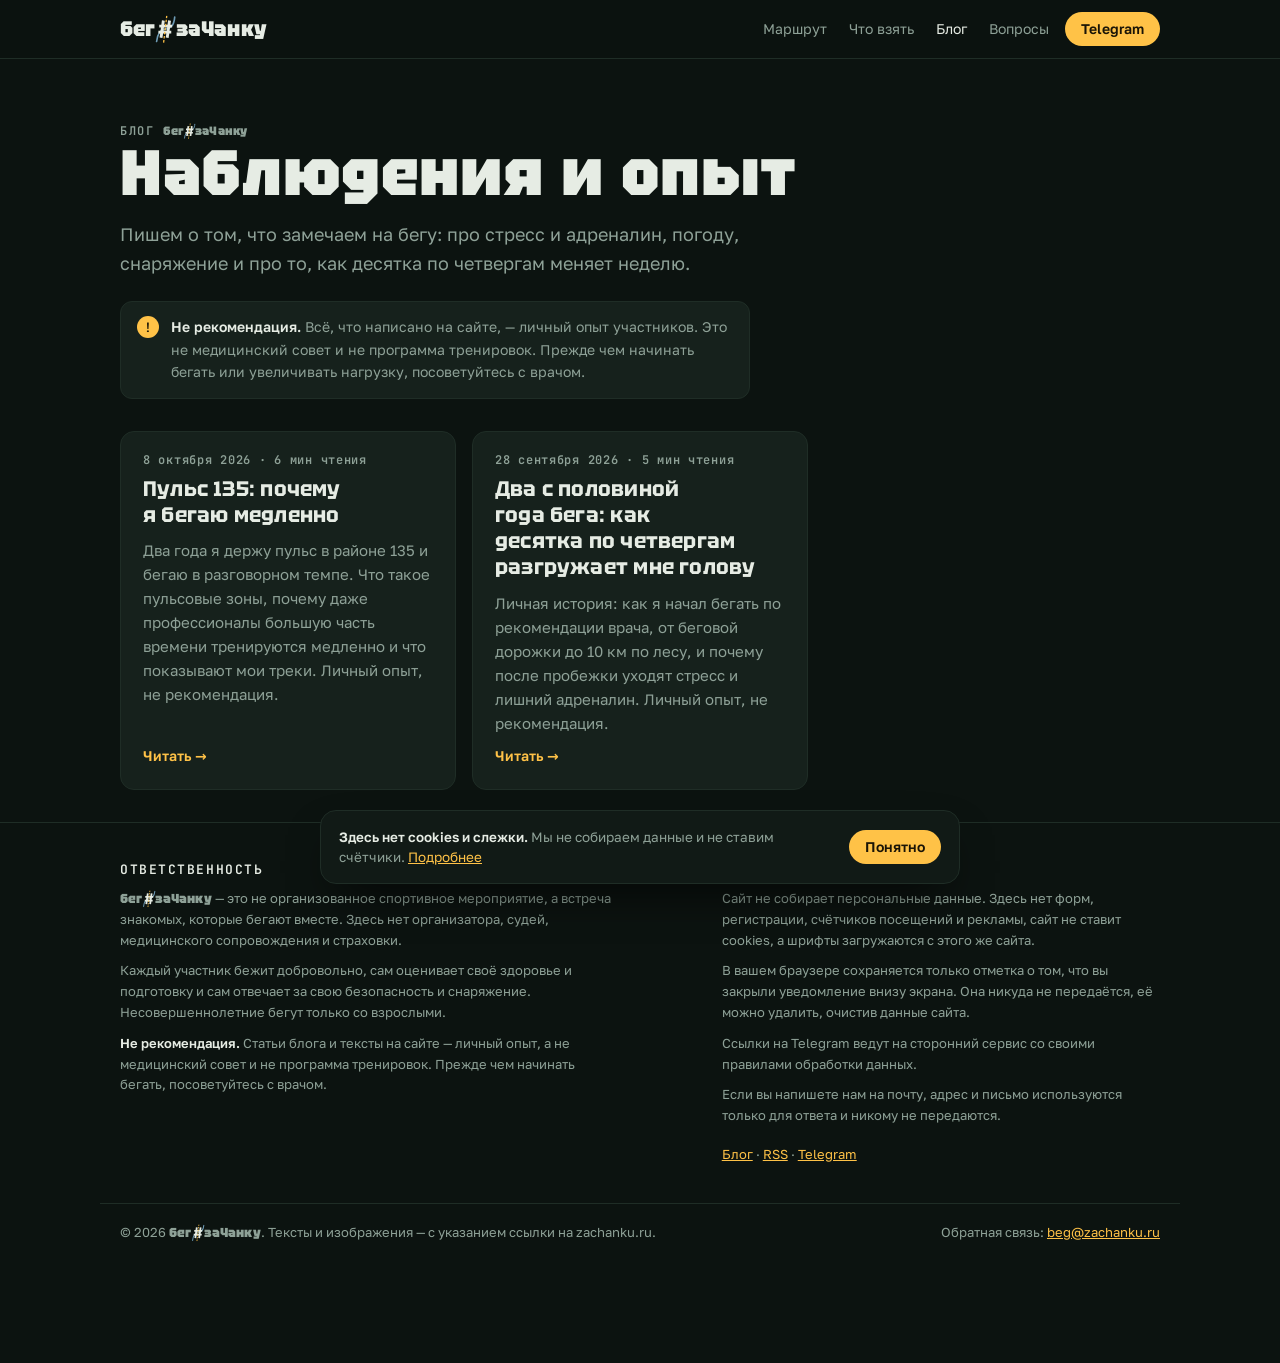
==== blog/index.html @ 0e194f0c "Сборка e5d51925f49d31f4" ====
<!doctype html>
<html lang="ru">
<head>
<meta charset="utf-8">
<meta name="viewport" content="width=device-width,initial-scale=1,viewport-fit=cover">
<title>Блог — бег#заЧанку</title>
<meta name="description" content="Личный опыт о беге, стрессе и вечерних пробежках в Мытищинском лесопарке. Не медицинская рекомендация.">
<link rel="canonical" href="https://zachanku.ru/blog/">
<meta property="og:type" content="website">
<meta property="og:site_name" content="бег#заЧанку">
<meta property="og:title" content="Блог — бег#заЧанку">
<meta property="og:description" content="Личный опыт о беге, стрессе и вечерних пробежках в Мытищинском лесопарке. Не медицинская рекомендация.">
<meta property="og:url" content="https://zachanku.ru/blog/">
<meta property="og:image" content="https://zachanku.ru/og.png">
<meta property="og:image:width" content="1200"><meta property="og:image:height" content="630">
<meta property="og:locale" content="ru_RU">
<meta name="twitter:card" content="summary_large_image">
<meta name="theme-color" content="#0C1310">
<link rel="icon" href="../favicon.svg" type="image/svg+xml">
<link rel="alternate" type="application/rss+xml" title="бег#заЧанку — блог" href="https://zachanku.ru/feed.xml">
<link rel="preload" href="../fonts/tektur-cyrillic-900-normal.woff2" as="font" type="font/woff2" crossorigin>
<link rel="stylesheet" href="../style.css?v=1238d5d7">
<meta name="yandex-verification" content="72e56fcfef06c54b">
<meta name="google-site-verification" content="7t0e0xvKWA3IDsHYtp95SX0_wBRu3m_1XC_fYd778r8">
<script type="application/ld+json">{"@context": "https://schema.org", "@type": "Blog", "name": "Блог бег#заЧанку", "url": "https://zachanku.ru/blog/", "inLanguage": "ru"}</script>
</head>
<body>
<header class="top">
  <div class="wrap">
    <a class="logo" href="../" title="На главную"><span class="wm" aria-label="бег#заЧанку"><span aria-hidden="true">бег</span><svg class="m" xmlns="http://www.w3.org/2000/svg" viewBox="110 120 560 680" aria-hidden="true" focusable="false"><path d="M175 765 C188 640 242 482 390 456 C545 430 608 352 626 158" fill="none" stroke="#6E9BB5" stroke-width="41" stroke-linecap="round"/><g stroke="#E6ECE4" stroke-width="72"><line x1="343" y1="240" x2="285" y2="672"/><line x1="497" y1="240" x2="439" y2="672"/></g><g stroke="#E6ECE4" stroke-width="70"><line x1="241" y1="380" x2="561" y2="380"/><line x1="220" y1="532" x2="540" y2="532"/></g><line x1="428.7" y1="120" x2="348.5" y2="800" stroke="#FFC247" stroke-width="32" stroke-dasharray="64 38"/></svg><span aria-hidden="true">заЧанку</span></span></a>
    <nav class="nav" aria-label="Основное меню">
      <a class="l" href="../#route">Маршрут</a>
      <a class="l" href="../#kit">Что взять</a>
      <a class="l" href="../blog/" aria-current="page">Блог</a>
      <a class="l" href="../#faq">Вопросы</a>
    </nav>
    <a class="btn sm tg-top" href="https://t.me/zachanku" target="_blank" rel="noopener">Telegram</a>
  </div>
</header>
<main>
  <section class="page-head">
    <div class="wrap">
      <div class="eyebrow">Блог <span class="wm" aria-label="бег#заЧанку"><span aria-hidden="true">бег</span><svg class="m" xmlns="http://www.w3.org/2000/svg" viewBox="110 120 560 680" aria-hidden="true" focusable="false"><path d="M175 765 C188 640 242 482 390 456 C545 430 608 352 626 158" fill="none" stroke="#6E9BB5" stroke-width="41" stroke-linecap="round"/><g stroke="#E6ECE4" stroke-width="72"><line x1="343" y1="240" x2="285" y2="672"/><line x1="497" y1="240" x2="439" y2="672"/></g><g stroke="#E6ECE4" stroke-width="70"><line x1="241" y1="380" x2="561" y2="380"/><line x1="220" y1="532" x2="540" y2="532"/></g><line x1="428.7" y1="120" x2="348.5" y2="800" stroke="#FFC247" stroke-width="32" stroke-dasharray="64 38"/></svg><span aria-hidden="true">заЧанку</span></span></div>
      <h1>Наблюдения и опыт</h1>
      <p class="lead">Пишем о том, что замечаем на бегу: про стресс и адреналин, погоду, снаряжение и про то, как десятка по четвергам меняет неделю.</p>
      <div class="disclaimer" style="margin-top:24px"><p><b>Не рекомендация.</b> Всё, что написано на сайте, — личный опыт участников. Это не медицинский совет и не программа тренировок. Прежде чем начинать бегать или увеличивать нагрузку, посоветуйтесь с врачом.</p></div>
      <div class="posts"><a class="post-card" href="../blog/puls-135/"><span class="meta">8 октября 2026 · 6 мин чтения</span><h3>Пульс 135: почему я бегаю медленно</h3><p>Два года я держу пульс в районе 135 и бегаю в разговорном темпе. Что такое пульсовые зоны, почему даже профессионалы большую часть времени тренируются медленно и что показывают мои треки. Личный опыт, не рекомендация.</p><span class="more">Читать →</span></a><a class="post-card" href="../blog/dva-s-polovinoy-goda-bega/"><span class="meta">28 сентября 2026 · 5 мин чтения</span><h3>Два с половиной года бега: как десятка по четвергам разгружает мне голову</h3><p>Личная история: как я начал бегать по рекомендации врача, от беговой дорожки до 10 км по лесу, и почему после пробежки уходят стресс и лишний адреналин. Личный опыт, не рекомендация.</p><span class="more">Читать →</span></a></div>
    </div>
  </section>
</main>
<footer>
  <div class="wrap cols">
    <div>
      <h3>Ответственность</h3>
      <p><span class="wm" aria-label="бег#заЧанку"><span aria-hidden="true">бег</span><svg class="m" xmlns="http://www.w3.org/2000/svg" viewBox="110 120 560 680" aria-hidden="true" focusable="false"><path d="M175 765 C188 640 242 482 390 456 C545 430 608 352 626 158" fill="none" stroke="#6E9BB5" stroke-width="41" stroke-linecap="round"/><g stroke="#E6ECE4" stroke-width="72"><line x1="343" y1="240" x2="285" y2="672"/><line x1="497" y1="240" x2="439" y2="672"/></g><g stroke="#E6ECE4" stroke-width="70"><line x1="241" y1="380" x2="561" y2="380"/><line x1="220" y1="532" x2="540" y2="532"/></g><line x1="428.7" y1="120" x2="348.5" y2="800" stroke="#FFC247" stroke-width="32" stroke-dasharray="64 38"/></svg><span aria-hidden="true">заЧанку</span></span> — это не организованное спортивное мероприятие, а встреча знакомых, которые бегают вместе. Здесь нет организатора, судей, медицинского сопровождения и страховки.</p>
      <p>Каждый участник бежит добровольно, сам оценивает своё здоровье и подготовку и сам отвечает за свою безопасность и снаряжение. Несовершеннолетние бегут только со взрослыми.</p>
      <p><b style="color:var(--pine)">Не рекомендация.</b> Статьи блога и тексты на сайте — личный опыт, а не медицинский совет и не программа тренировок. Прежде чем начинать бегать, посоветуйтесь с врачом.</p>
    </div>
    <div id="privacy">
      <h3>Данные и cookies</h3>
      <p>Сайт не собирает персональные данные. Здесь нет форм, регистрации, счётчиков посещений и рекламы, сайт не ставит cookies, а шрифты загружаются с этого же сайта.</p>
      <p>В вашем браузере сохраняется только отметка о том, что вы закрыли уведомление внизу экрана. Она никуда не передаётся, её можно удалить, очистив данные сайта.</p>
      <p>Ссылки на Telegram ведут на сторонний сервис со своими правилами обработки данных.</p>
      <p>Если вы напишете нам на почту, адрес и письмо используются только для ответа и никому не передаются.</p>
      <p style="margin-top:18px"><a href="../blog/">Блог</a> · <a href="https://zachanku.ru/feed.xml">RSS</a> · <a href="https://t.me/zachanku" target="_blank" rel="noopener">Telegram</a></p>
    </div>
  </div>
  <div class="wrap foot-bottom">
    <span>© 2026 <span class="wm" aria-label="бег#заЧанку"><span aria-hidden="true">бег</span><svg class="m" xmlns="http://www.w3.org/2000/svg" viewBox="110 120 560 680" aria-hidden="true" focusable="false"><path d="M175 765 C188 640 242 482 390 456 C545 430 608 352 626 158" fill="none" stroke="#6E9BB5" stroke-width="41" stroke-linecap="round"/><g stroke="#E6ECE4" stroke-width="72"><line x1="343" y1="240" x2="285" y2="672"/><line x1="497" y1="240" x2="439" y2="672"/></g><g stroke="#E6ECE4" stroke-width="70"><line x1="241" y1="380" x2="561" y2="380"/><line x1="220" y1="532" x2="540" y2="532"/></g><line x1="428.7" y1="120" x2="348.5" y2="800" stroke="#FFC247" stroke-width="32" stroke-dasharray="64 38"/></svg><span aria-hidden="true">заЧанку</span></span>. Тексты и изображения — с указанием ссылки на zachanku.ru.</span>
    <span>Обратная связь: <a href="mailto:beg@zachanku.ru">beg@zachanku.ru</a></span>
  </div>
</footer>
<div class="notice" id="notice" role="region" aria-label="Уведомление о данных" hidden>
  <p><b>Здесь нет cookies и слежки.</b> Мы не собираем данные и не ставим счётчики. <a href="#privacy">Подробнее</a></p>
  <button class="btn sm" id="noticeOk" type="button">Понятно</button>
</div>
<script src="../main.js?v=bcca39fd" defer></script>
</body>
</html>
---- style.css ----
/* Шрифты хранятся на сайте: браузер посетителя не обращается к Google */
[hidden]{display:none!important}
@font-face{font-family:"Tektur";font-style:normal;font-weight:700;font-display:swap;src:url("fonts/tektur-cyrillic-700-normal.woff2") format("woff2");unicode-range:U+0301,U+0400-045F,U+0490-0491,U+04B0-04B1,U+2116}
@font-face{font-family:"Tektur";font-style:normal;font-weight:700;font-display:swap;src:url("fonts/tektur-latin-700-normal.woff2") format("woff2");unicode-range:U+0000-00FF,U+0131,U+0152-0153,U+02BB-02BC,U+02C6,U+02DA,U+02DC,U+0304,U+0308,U+0329,U+2000-206F,U+20AC,U+2122,U+2191,U+2193,U+2212,U+2215,U+FEFF,U+FFFD}
@font-face{font-family:"Tektur";font-style:normal;font-weight:900;font-display:swap;src:url("fonts/tektur-cyrillic-900-normal.woff2") format("woff2");unicode-range:U+0301,U+0400-045F,U+0490-0491,U+04B0-04B1,U+2116}
@font-face{font-family:"Tektur";font-style:normal;font-weight:900;font-display:swap;src:url("fonts/tektur-latin-900-normal.woff2") format("woff2");unicode-range:U+0000-00FF,U+0131,U+0152-0153,U+02BB-02BC,U+02C6,U+02DA,U+02DC,U+0304,U+0308,U+0329,U+2000-206F,U+20AC,U+2122,U+2191,U+2193,U+2212,U+2215,U+FEFF,U+FFFD}
@font-face{font-family:"Golos Text";font-style:normal;font-weight:400;font-display:swap;src:url("fonts/golos-text-cyrillic-400-normal.woff2") format("woff2");unicode-range:U+0301,U+0400-045F,U+0490-0491,U+04B0-04B1,U+2116}
@font-face{font-family:"Golos Text";font-style:normal;font-weight:400;font-display:swap;src:url("fonts/golos-text-latin-400-normal.woff2") format("woff2");unicode-range:U+0000-00FF,U+0131,U+0152-0153,U+02BB-02BC,U+02C6,U+02DA,U+02DC,U+0304,U+0308,U+0329,U+2000-206F,U+20AC,U+2122,U+2191,U+2193,U+2212,U+2215,U+FEFF,U+FFFD}
@font-face{font-family:"Golos Text";font-style:normal;font-weight:600;font-display:swap;src:url("fonts/golos-text-cyrillic-600-normal.woff2") format("woff2");unicode-range:U+0301,U+0400-045F,U+0490-0491,U+04B0-04B1,U+2116}
@font-face{font-family:"Golos Text";font-style:normal;font-weight:600;font-display:swap;src:url("fonts/golos-text-latin-600-normal.woff2") format("woff2");unicode-range:U+0000-00FF,U+0131,U+0152-0153,U+02BB-02BC,U+02C6,U+02DA,U+02DC,U+0304,U+0308,U+0329,U+2000-206F,U+20AC,U+2122,U+2191,U+2193,U+2212,U+2215,U+FEFF,U+FFFD}
@font-face{font-family:"JetBrains Mono";font-style:normal;font-weight:600;font-display:swap;src:url("fonts/jetbrains-mono-cyrillic-600-normal.woff2") format("woff2");unicode-range:U+0301,U+0400-045F,U+0490-0491,U+04B0-04B1,U+2116}
@font-face{font-family:"JetBrains Mono";font-style:normal;font-weight:600;font-display:swap;src:url("fonts/jetbrains-mono-latin-600-normal.woff2") format("woff2");unicode-range:U+0000-00FF,U+0131,U+0152-0153,U+02BB-02BC,U+02C6,U+02DA,U+02DC,U+0304,U+0308,U+0329,U+2000-206F,U+20AC,U+2122,U+2191,U+2193,U+2212,U+2215,U+FEFF,U+FFFD}

:root{
  color-scheme: dark;
  --night:#0C1310;      /* лес ночью */
  --moss:#16211C;       /* поверхность */
  --moss-2:#1F2D26;     /* рамки */
  --pine:#E6ECE4;       /* текст */
  --fog:#8EA197;        /* вторичный текст */
  --beam:#FFC247;       /* луч налобника */
  --beam-soft:rgba(255,194,71,.14);
  --reflect:#D9F0FF;    /* светоотражайка */
  --display:"Tektur", "Arial Narrow", system-ui, sans-serif;
  --body:"Golos Text", system-ui, -apple-system, "Segoe UI", sans-serif;
  --mono:"JetBrains Mono", ui-monospace, "SF Mono", Menlo, monospace;
}
*{box-sizing:border-box}
html{scroll-behavior:smooth}
body{background:var(--night);color:var(--pine);font:16px/1.6 var(--body);margin:0}
a{color:var(--beam)}
:focus-visible{outline:2px solid var(--beam);outline-offset:3px;border-radius:4px}
.wrap{max-width:1080px;margin:0 auto;padding-inline:20px}
h1,h2,h3{font-family:var(--display);text-wrap:balance;margin:0;line-height:1.05;letter-spacing:.01em}
h2{font-size:clamp(28px,4.4vw,44px);font-weight:700}
.eyebrow{font:600 12px/1 var(--mono);letter-spacing:.14em;text-transform:uppercase;color:var(--fog)}
section{padding-block:72px;border-top:1px solid var(--moss-2)}
.lead{color:var(--fog);max-width:62ch;margin:14px 0 0}

/* header */
.top{position:sticky;top:env(safe-area-inset-top,0px);z-index:20;background:rgba(12,19,16,.86);backdrop-filter:blur(8px);border-bottom:1px solid var(--moss-2)}
.top .wrap{display:flex;align-items:center;justify-content:space-between;gap:16px;padding-block:12px}
.logo{display:flex;align-items:center;gap:10px;text-decoration:none;color:var(--pine);font:900 17px/1 var(--display);letter-spacing:.04em;text-transform:uppercase}
.logo svg{flex:none}
.nav{display:flex;gap:22px;align-items:center}
.nav a.l{color:var(--fog);text-decoration:none;font-size:14px}
.nav a.l:hover{color:var(--pine)}
.nav{margin-left:auto}
@media (max-width:720px){
  .top .wrap{flex-wrap:wrap;row-gap:10px;padding-block:10px 8px}
  .top .logo{order:1}
  .top .btn.tg-top{order:2;padding:8px 14px;font-size:13px}
  .nav{order:3;width:100%;margin-left:0;justify-content:space-between;gap:12px;overflow-x:auto;scrollbar-width:none;padding-bottom:2px}
  .nav::-webkit-scrollbar{display:none}
  .nav a.l{font-size:14px;white-space:nowrap}
}
.btn{display:inline-flex;align-items:center;gap:10px;background:var(--beam);color:#1A1406;font:700 15px/1 var(--body);padding:14px 20px;border-radius:999px;text-decoration:none;border:0;cursor:pointer;transition:transform .15s,box-shadow .15s}
.btn:hover{transform:translateY(-1px);box-shadow:0 8px 30px -8px var(--beam)}
.btn.sm{padding:10px 16px;font-size:14px}
.btn.ghost{background:transparent;color:var(--pine);border:1px solid var(--moss-2)}
.btn.ghost:hover{border-color:var(--fog);box-shadow:none}

/* hero */
.hero{position:relative;overflow:hidden;border-top:0;padding-block:88px 72px;
  --x:28%;--y:46%}
.hero canvas{position:absolute;inset:0;width:100%;height:100%;opacity:.55}
.hero::after{content:"";position:absolute;inset:0;pointer-events:none;
  background:radial-gradient(420px 300px at var(--x) var(--y), rgba(255,194,71,.20), rgba(255,194,71,.06) 45%, transparent 70%)}
.hero .wrap{position:relative;z-index:2}
.hero h1{font-size:clamp(46px,9.2vw,112px);font-weight:900;text-transform:uppercase;letter-spacing:-.005em;margin-top:18px}
.hero h1 .lit{color:var(--beam)}
.hero h1 .kicker{display:block;font:600 12px/1.4 var(--mono);letter-spacing:.14em;text-transform:uppercase;color:var(--fog);margin-bottom:18px;text-wrap:pretty}
.hero .sub{font-size:clamp(17px,2.1vw,21px);max-width:40ch;margin:22px 0 0;color:var(--pine)}
.hero .cta{display:flex;flex-wrap:wrap;gap:12px;margin-top:32px}
.next{margin-top:44px;display:inline-flex;flex-wrap:wrap;align-items:baseline;gap:6px 18px;padding:14px 18px;border:1px solid var(--moss-2);border-radius:14px;background:rgba(22,33,28,.7)}
.next .eyebrow{color:var(--beam)}
.next b{font:600 20px/1.2 var(--mono);font-variant-numeric:tabular-nums}
.next span{color:var(--fog);font-size:14px}

/* facts */
.facts{display:grid;grid-template-columns:repeat(4,1fr);gap:1px;background:var(--moss-2);border:1px solid var(--moss-2);border-radius:16px;overflow:hidden;margin-top:0}
.fact{background:var(--moss);padding:22px}
.fact .v{font:700 clamp(26px,3.4vw,36px)/1 var(--display);margin-top:12px}
.fact .d{color:var(--fog);font-size:14px;margin-top:8px}
@media (max-width:820px){.facts{grid-template-columns:1fr 1fr}}
@media (max-width:420px){.facts{grid-template-columns:1fr}}
.facts-sec{border-top:0;padding-block:0 72px}

/* route */
.route{display:grid;grid-template-columns:minmax(0,440px) 1fr;gap:40px;margin-top:36px;align-items:start}
@media (max-width:860px){.route{grid-template-columns:1fr}}
.map{background:var(--moss);border:1px solid var(--moss-2);border-radius:18px;padding:12px}
.map svg{display:block;width:100%;height:auto}
.legs{list-style:none;padding:0;margin:0;display:grid;gap:0}
.legs li{display:grid;grid-template-columns:72px 1fr;gap:16px;padding:16px 0;border-bottom:1px dashed var(--moss-2)}
.legs li:last-child{border-bottom:0}
.legs .km{font:600 15px/1.4 var(--mono);color:var(--beam);font-variant-numeric:tabular-nums}
.legs b{display:block;font-weight:600}
.legs span{color:var(--fog);font-size:14px}
.note{font-size:13px;color:var(--fog);margin-top:14px}

.meet{margin-top:22px;padding:18px;border:1px solid var(--moss-2);border-radius:14px;background:var(--moss);display:grid;gap:12px}
.coords{display:flex;flex-wrap:wrap;gap:10px;align-items:center}
.coords code{font:600 16px/1 var(--mono);color:var(--pine);font-variant-numeric:tabular-nums}
.links{display:flex;flex-wrap:wrap;gap:8px 20px;font-size:14px}
/* kit */
.kit{display:grid;grid-template-columns:repeat(3,1fr);gap:16px;margin-top:36px}
@media (max-width:860px){.kit{grid-template-columns:1fr 1fr}}
@media (max-width:520px){.kit{grid-template-columns:1fr}}
.item{padding:20px;border:1px solid var(--moss-2);border-radius:14px;background:var(--moss)}
.item .tag{font:600 11px/1 var(--mono);letter-spacing:.12em;text-transform:uppercase;padding:5px 8px;border-radius:6px;display:inline-block}
.item .tag.must{background:var(--beam);color:#1A1406}
.item .tag.nice{background:var(--moss-2);color:var(--fog)}
.item h3{font:600 18px/1.3 var(--body);margin:14px 0 6px}
.item p{margin:0;color:var(--fog);font-size:14px}

/* steps */
.steps{list-style:none;padding:0;margin:36px 0 0;display:grid;grid-template-columns:repeat(4,1fr);gap:24px;counter-reset:s}
@media (max-width:860px){.steps{grid-template-columns:1fr 1fr}}
@media (max-width:520px){.steps{grid-template-columns:1fr}}
.steps li{counter-increment:s;border-top:2px solid var(--moss-2);padding-top:16px}
.steps li::before{content:counter(s,decimal-leading-zero);font:600 13px/1 var(--mono);color:var(--beam);display:block;margin-bottom:12px}
.steps .t{font:600 13px/1 var(--mono);color:var(--fog);font-variant-numeric:tabular-nums}
.steps h3{font:600 18px/1.3 var(--body);margin:8px 0 6px}
.steps p{margin:0;color:var(--fog);font-size:14px}

/* rules + faq */
.two{display:grid;grid-template-columns:1fr 1fr;gap:48px;margin-top:36px}
@media (max-width:860px){.two{grid-template-columns:1fr}}
.rules{list-style:none;padding:0;margin:0;display:grid;gap:14px}
.rules li{padding-left:26px;position:relative}
.rules li::before{content:"";position:absolute;left:0;top:.62em;width:12px;height:3px;background:var(--beam);border-radius:2px}
details{border-bottom:1px solid var(--moss-2);padding-block:16px}
details:first-of-type{border-top:1px solid var(--moss-2)}
summary{cursor:pointer;font-weight:600;list-style:none;display:flex;justify-content:space-between;gap:16px}
summary::-webkit-details-marker{display:none}
summary::after{content:"+";font:600 20px/1 var(--mono);color:var(--beam);transition:transform .2s}
details[open] summary::after{transform:rotate(45deg)}
details p{color:var(--fog);margin:10px 0 0;max-width:60ch}

/* join */
.join{text-align:left;background:
  radial-gradient(600px 260px at 85% 50%, var(--beam-soft), transparent 70%), var(--moss);
  border:1px solid var(--moss-2);border-radius:22px;padding:40px;display:flex;flex-wrap:wrap;gap:24px;align-items:center;justify-content:space-between}
.join h2{max-width:18ch}
.join p{color:var(--fog);margin:10px 0 0;max-width:46ch}
.handle{font:600 15px/1 var(--mono);color:var(--pine);margin-top:14px}

/* footer */
footer{border-top:1px solid var(--moss-2);padding-block:40px 120px;color:var(--fog);font-size:13px}
footer .cols{display:grid;grid-template-columns:1.3fr 1fr;gap:32px}
@media (max-width:760px){footer .cols{grid-template-columns:1fr}}
footer h3{font:600 13px/1 var(--mono);letter-spacing:.12em;text-transform:uppercase;color:var(--pine);margin-bottom:12px}
footer p{margin:0 0 10px;max-width:62ch}

/* cookie / notice */
.notice{position:fixed;left:16px;right:16px;bottom:calc(16px + env(safe-area-inset-bottom,0px));z-index:30;max-width:640px;margin:0 auto;
  background:#111A16;border:1px solid var(--moss-2);border-radius:16px;padding:16px 18px;display:flex;gap:16px;align-items:center;box-shadow:0 20px 50px -20px #000}
.notice p{margin:0;font-size:13.5px;line-height:1.5;color:var(--fog)}
.notice p b{color:var(--pine);font-weight:600}
@media (max-width:520px){.notice{padding:10px 12px;gap:10px;left:10px;right:10px}.notice p{font-size:12.5px;line-height:1.4}.notice .btn.sm{padding:8px 12px;font-size:13px;flex:none}}

@media (prefers-reduced-motion:reduce){*{transition:none!important;scroll-behavior:auto!important}}

/* ===== бег#заЧанку: общие дополнения ===== */
.wm{font-family:var(--display);font-weight:900;letter-spacing:.01em;text-transform:none;white-space:nowrap}
.wm{display:inline-flex;align-items:center;line-height:1}
.wm .m{height:1.3em;width:auto;margin:0 -.06em;transform:translateY(.03em);flex:none}
.hero-mark{position:absolute;right:max(4vw,24px);top:calc(150px + 29vw);width:clamp(200px,21vw,300px);z-index:1;opacity:.95;pointer-events:none}
.hero-mark svg{display:block;width:100%;height:auto}
@media (max-width:980px){.hero-mark{display:none}}
.logo{text-transform:none;font-size:21px;gap:0}
.nav a.l[aria-current="page"]{color:var(--pine)}
.tagline{font:600 clamp(17px,2.2vw,22px)/1.3 var(--display);color:var(--beam);margin:18px 0 0;letter-spacing:.01em}

/* анонс из Telegram */
.announce{margin-top:14px;max-width:62ch;padding:14px 16px;border-radius:12px;border:1px solid var(--moss-2);background:rgba(22,33,28,.8);font-size:15px}
.announce b{display:block;font:600 12px/1 var(--mono);letter-spacing:.12em;text-transform:uppercase;color:var(--beam);margin-bottom:8px}
.announce.cancel{border-color:#7A3B2E;background:rgba(122,59,46,.18)}
.announce.cancel b{color:#FF9A7A}
.announce p{margin:0;white-space:pre-line}
.announce a{font-size:14px}
.next.cancel b#nextDate{text-decoration:line-through;color:var(--fog)}

/* дисклеймер */
.disclaimer{display:grid;grid-template-columns:auto 1fr;gap:12px;align-items:start;padding:14px 16px;border:1px solid var(--moss-2);border-radius:12px;background:var(--moss);font-size:14px;color:var(--fog);max-width:70ch}
.disclaimer::before{content:"!";display:grid;place-items:center;width:22px;height:22px;border-radius:50%;background:var(--beam);color:#1A1406;font:700 13px/1 var(--mono)}
.disclaimer p{margin:0}
.disclaimer b{color:var(--pine);font-weight:600}

/* блок «из блога» на главной */
.posts{display:grid;grid-template-columns:repeat(auto-fill,minmax(280px,1fr));gap:16px;margin-top:32px}
.post-card{display:flex;flex-direction:column;gap:10px;padding:22px;border:1px solid var(--moss-2);border-radius:14px;background:var(--moss);text-decoration:none;color:var(--pine);transition:border-color .15s}
.post-card:hover{border-color:var(--fog)}
.post-card .meta{font:600 12px/1 var(--mono);color:var(--fog);letter-spacing:.06em}
.post-card h3{font:700 21px/1.25 var(--display)}
.post-card p{margin:0;color:var(--fog);font-size:15px}
.post-card .more{color:var(--beam);font-weight:600;font-size:14px;margin-top:auto}

/* страница блога и статьи */
.page-head{padding-block:64px 32px;border-top:0}
.page-head h1{font-size:clamp(34px,6vw,64px);font-weight:900}
.page-head .lead{font-size:18px}
.article{padding-block:8px 72px;border-top:0}
.article .wrap{max-width:760px}
.article h1{font-size:clamp(30px,5vw,50px);font-weight:900;margin-top:14px}
.byline{display:flex;flex-wrap:wrap;gap:6px 16px;margin-top:18px;font:600 13px/1.4 var(--mono);color:var(--fog)}
.prose{font-size:18px;line-height:1.7;margin-top:28px}
.prose > * + *{margin-top:1.05em}
.prose p{margin-bottom:0}
.prose h2{font-size:clamp(24px,3.4vw,32px);margin-top:1.9em}
.prose h3{font:600 20px/1.3 var(--body);margin-top:1.5em}
.prose ul,.prose ol{padding-left:1.3em}
.prose li + li{margin-top:.4em}
.prose blockquote{margin-left:0;padding:4px 0 4px 20px;border-left:3px solid var(--beam);color:var(--pine);font-size:20px}
.prose a{text-underline-offset:3px}
.prose strong{color:#fff;font-weight:600}
.prose figure{margin:1.6em 0 0}
.prose figure img{display:block;width:100%;height:auto;border-radius:14px}
.prose figcaption{margin-top:10px;font-size:14px;line-height:1.5;color:var(--fog)}
.prose table{width:100%;border-collapse:collapse;font-size:16px;font-variant-numeric:tabular-nums}
.prose th,.prose td{text-align:left;padding:8px 10px;border-bottom:1px solid rgba(142,161,151,.22)}
.prose th{font:600 12px/1.3 var(--mono);letter-spacing:.08em;text-transform:uppercase;color:var(--fog)}
.prose .table-wrap{overflow-x:auto}
.prose .todo{background:rgba(255,194,71,.16);border:1px dashed var(--beam);border-radius:10px;padding:12px 14px;font-size:15px;color:var(--beam)}
.prose .todo::before{content:"Черновик · нужно от Анатолия: ";font:600 11px/1 var(--mono);letter-spacing:.1em;text-transform:uppercase;display:block;margin-bottom:6px}
.draft-flag{display:inline-block;font:600 11px/1 var(--mono);letter-spacing:.12em;text-transform:uppercase;padding:5px 8px;border-radius:6px;background:var(--beam);color:#1A1406}
.back{font-size:14px;color:var(--fog);text-decoration:none}
.back:hover{color:var(--pine)}
.article .disclaimer{margin-top:28px}
.article-end{margin-top:48px;display:grid;gap:18px}
.tags{display:flex;flex-wrap:wrap;gap:8px}
.tags span{font:600 12px/1 var(--mono);padding:6px 9px;border-radius:6px;background:var(--moss-2);color:var(--fog)}
.center404{min-height:60vh;display:grid;place-content:center;text-align:left;border-top:0}

.legs .leg-mark{height:1.9em;width:auto;vertical-align:-.55em;margin-left:4px}
.park{display:grid;grid-template-columns:auto 1fr;gap:12px;align-items:start;padding-top:12px;border-top:1px dashed var(--moss-2);font-size:14px;color:var(--fog)}
.park b{color:var(--pine);font-weight:600}
.park a{display:inline-block;margin-top:6px}
.p-badge{display:grid;place-items:center;width:26px;height:26px;border-radius:6px;background:#3E86C8;color:#fff;font:700 15px/1 var(--display)}
.meet .walk{display:block;width:100%;height:auto;border-radius:10px;border:1px solid var(--moss-2)}

/* маршрут: карта и повороты одной высоты, точка сбора на всю ширину под ними */
.route{grid-template-columns:minmax(0,440px) 1fr;column-gap:48px;row-gap:28px;align-items:stretch}
.route .legs{display:flex;flex-direction:column;justify-content:space-between}
.route .meet{grid-column:1/-1;margin-top:0;display:grid;grid-template-columns:1fr minmax(0,420px);gap:24px;align-items:start;padding:22px}
.route .meet-info{display:grid;gap:12px}
.route .note{grid-column:1/-1;margin-top:-12px}
@media (max-width:860px){.route{grid-template-columns:1fr}.route .meet{grid-template-columns:1fr}}

/* прогноз погоды на ближайшую пробежку */
.weather{margin-top:14px;max-width:62ch;padding:14px 16px;border-radius:12px;border:1px solid var(--moss-2);background:rgba(22,33,28,.8);display:grid;gap:6px;font-size:15px}
.weather .w-main b{font:700 22px/1 var(--display);color:var(--pine);margin-right:6px}
.weather .w-main span,.weather .w-row{color:var(--fog)}
.weather .w-tips{margin:4px 0 0;padding-left:18px;color:var(--beam);font-size:14px}
.weather .w-upd{font-size:12.5px;color:var(--fog);margin-top:6px}
.weather .w-src{font-size:12.5px;color:var(--fog);margin-top:2px}
.weather .w-src a{color:var(--fog)}
.weather .w-src a:hover{color:var(--pine)}

/* подвал: копирайт и обратная связь; прогноз — заголовок; ссылки на треки */
.foot-bottom{display:flex;flex-wrap:wrap;justify-content:space-between;gap:8px 24px;margin-top:28px;padding-top:18px;border-top:1px solid var(--moss-2);font-size:13px;color:var(--fog)}
.foot-bottom .wm{font-size:13px}
.weather .w-head{font:600 12px/1.2 var(--mono);letter-spacing:.12em;text-transform:uppercase;color:var(--beam);margin-bottom:2px}
.links .dl{color:var(--fog)}

img.emoji{display:inline-block;width:1.15em;height:1.15em;vertical-align:-.2em;margin:0 .05em}
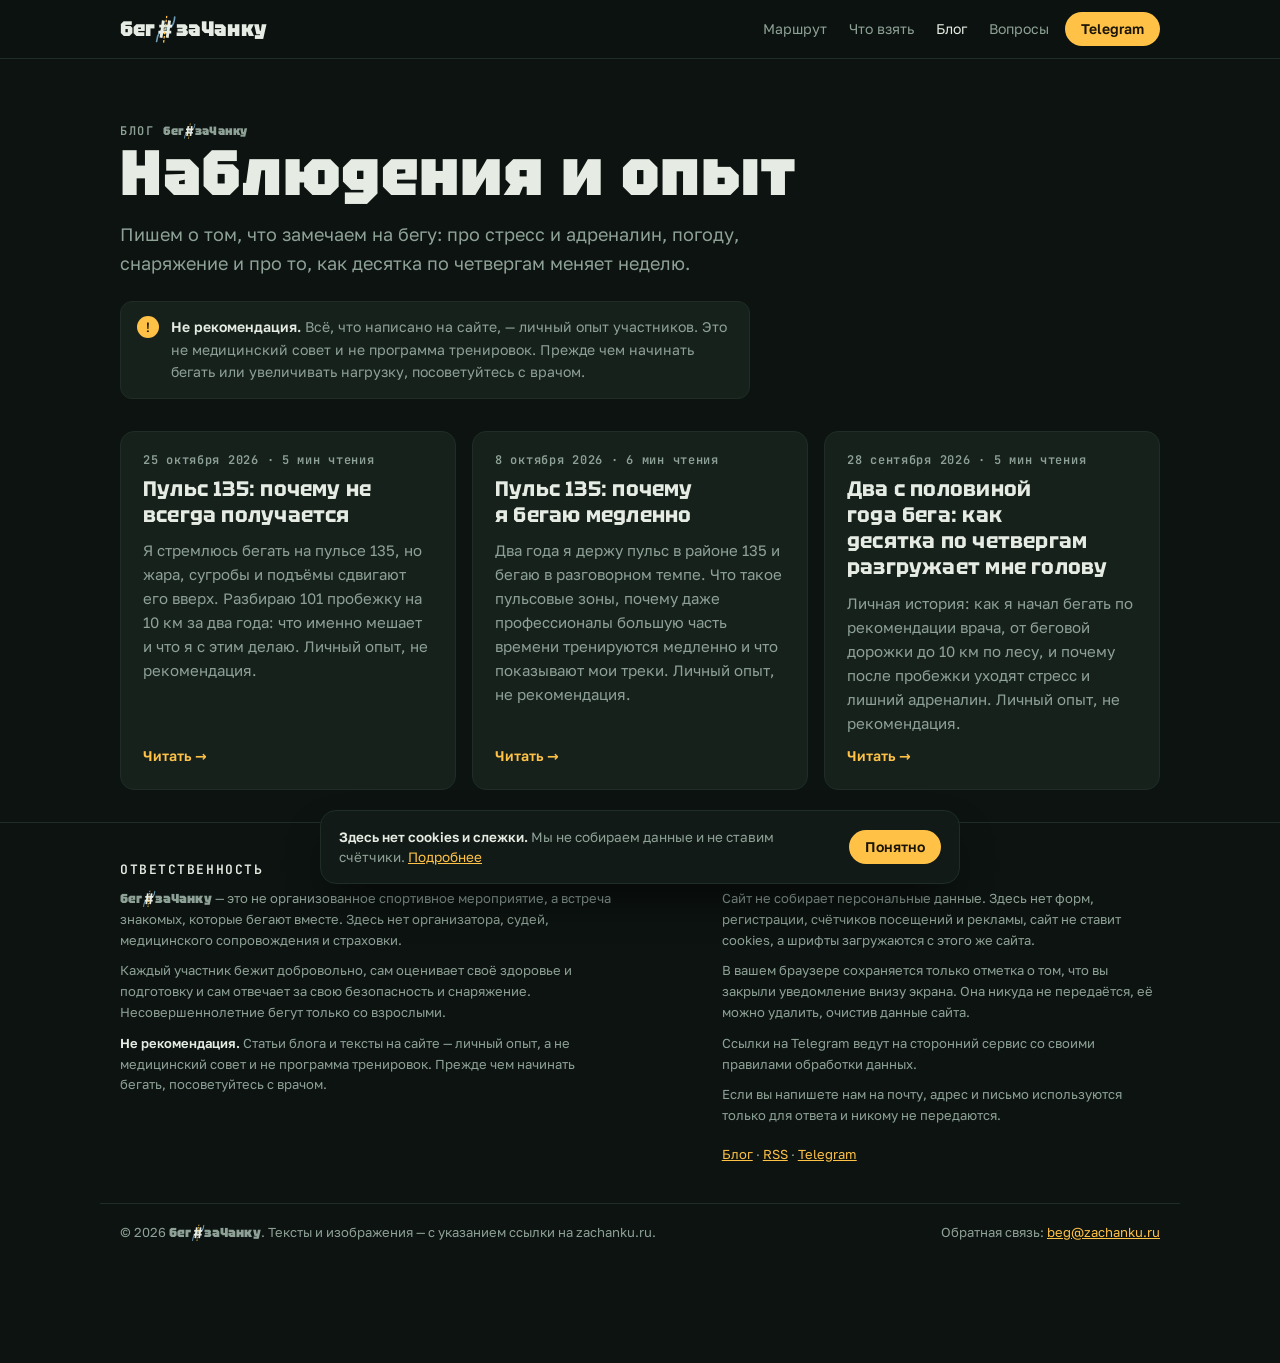
==== commit cc2e3261: "Сборка 2ca5c666c8732446" ====
--- a/blog/index.html
+++ b/blog/index.html
@@ -44,7 +44,7 @@
       <h1>Наблюдения и опыт</h1>
       <p class="lead">Пишем о том, что замечаем на бегу: про стресс и адреналин, погоду, снаряжение и про то, как десятка по четвергам меняет неделю.</p>
       <div class="disclaimer" style="margin-top:24px"><p><b>Не рекомендация.</b> Всё, что написано на сайте, — личный опыт участников. Это не медицинский совет и не программа тренировок. Прежде чем начинать бегать или увеличивать нагрузку, посоветуйтесь с врачом.</p></div>
-      <div class="posts"><a class="post-card" href="../blog/puls-135/"><span class="meta">8 октября 2026 · 6 мин чтения</span><h3>Пульс 135: почему я бегаю медленно</h3><p>Два года я держу пульс в районе 135 и бегаю в разговорном темпе. Что такое пульсовые зоны, почему даже профессионалы большую часть времени тренируются медленно и что показывают мои треки. Личный опыт, не рекомендация.</p><span class="more">Читать →</span></a><a class="post-card" href="../blog/dva-s-polovinoy-goda-bega/"><span class="meta">28 сентября 2026 · 5 мин чтения</span><h3>Два с половиной года бега: как десятка по четвергам разгружает мне голову</h3><p>Личная история: как я начал бегать по рекомендации врача, от беговой дорожки до 10 км по лесу, и почему после пробежки уходят стресс и лишний адреналин. Личный опыт, не рекомендация.</p><span class="more">Читать →</span></a></div>
+      <div class="posts"><a class="post-card" href="../blog/puls-135-ne-vsegda/"><span class="meta">25 октября 2026 · 5 мин чтения</span><h3>Пульс 135: почему не всегда получается</h3><p>Я стремлюсь бегать на пульсе 135, но жара, сугробы и подъёмы сдвигают его вверх. Разбираю 101 пробежку на 10 км за два года: что именно мешает и что я с этим делаю. Личный опыт, не рекомендация.</p><span class="more">Читать →</span></a><a class="post-card" href="../blog/puls-135/"><span class="meta">8 октября 2026 · 6 мин чтения</span><h3>Пульс 135: почему я бегаю медленно</h3><p>Два года я держу пульс в районе 135 и бегаю в разговорном темпе. Что такое пульсовые зоны, почему даже профессионалы большую часть времени тренируются медленно и что показывают мои треки. Личный опыт, не рекомендация.</p><span class="more">Читать →</span></a><a class="post-card" href="../blog/dva-s-polovinoy-goda-bega/"><span class="meta">28 сентября 2026 · 5 мин чтения</span><h3>Два с половиной года бега: как десятка по четвергам разгружает мне голову</h3><p>Личная история: как я начал бегать по рекомендации врача, от беговой дорожки до 10 км по лесу, и почему после пробежки уходят стресс и лишний адреналин. Личный опыт, не рекомендация.</p><span class="more">Читать →</span></a></div>
     </div>
   </section>
 </main>
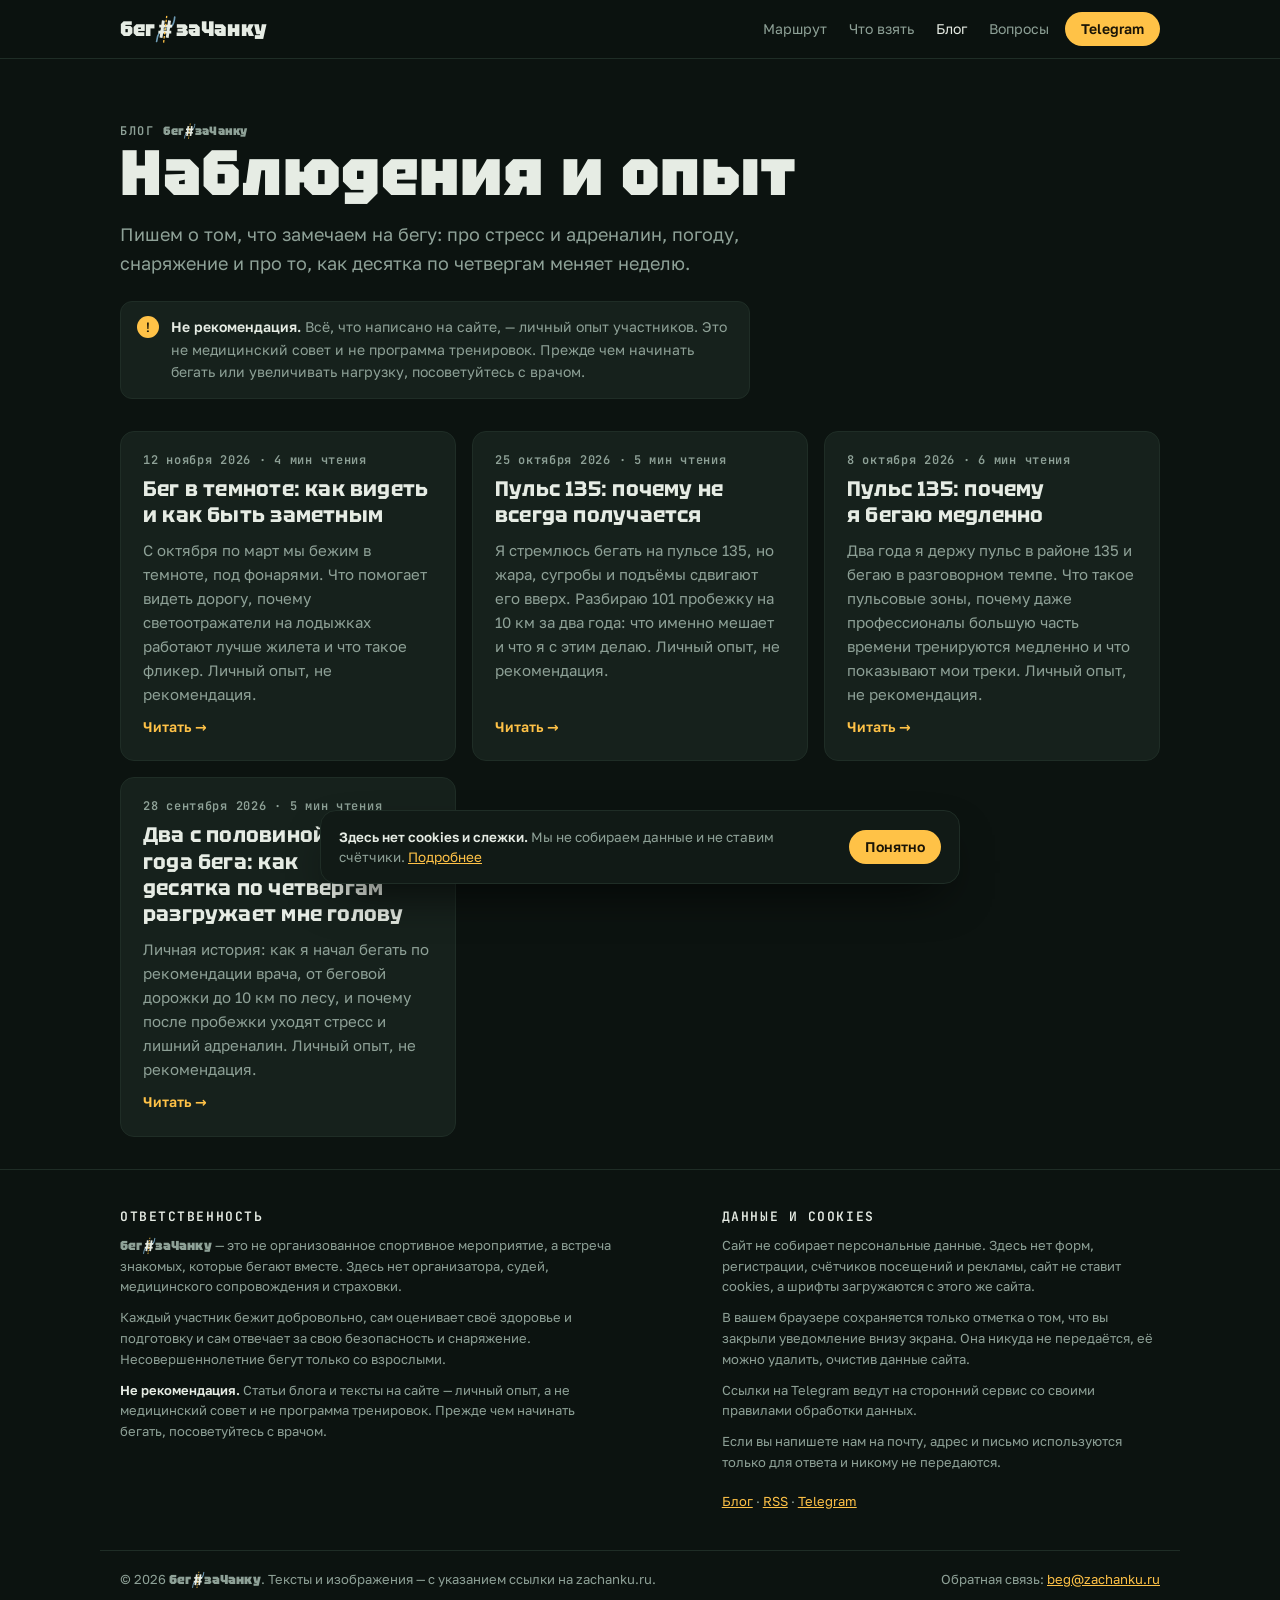
==== commit 7c9ae1e1: "Сборка 93d41f27bf8717b5" ====
--- a/blog/index.html
+++ b/blog/index.html
@@ -44,7 +44,7 @@
       <h1>Наблюдения и опыт</h1>
       <p class="lead">Пишем о том, что замечаем на бегу: про стресс и адреналин, погоду, снаряжение и про то, как десятка по четвергам меняет неделю.</p>
       <div class="disclaimer" style="margin-top:24px"><p><b>Не рекомендация.</b> Всё, что написано на сайте, — личный опыт участников. Это не медицинский совет и не программа тренировок. Прежде чем начинать бегать или увеличивать нагрузку, посоветуйтесь с врачом.</p></div>
-      <div class="posts"><a class="post-card" href="../blog/puls-135-ne-vsegda/"><span class="meta">25 октября 2026 · 5 мин чтения</span><h3>Пульс 135: почему не всегда получается</h3><p>Я стремлюсь бегать на пульсе 135, но жара, сугробы и подъёмы сдвигают его вверх. Разбираю 101 пробежку на 10 км за два года: что именно мешает и что я с этим делаю. Личный опыт, не рекомендация.</p><span class="more">Читать →</span></a><a class="post-card" href="../blog/puls-135/"><span class="meta">8 октября 2026 · 6 мин чтения</span><h3>Пульс 135: почему я бегаю медленно</h3><p>Два года я держу пульс в районе 135 и бегаю в разговорном темпе. Что такое пульсовые зоны, почему даже профессионалы большую часть времени тренируются медленно и что показывают мои треки. Личный опыт, не рекомендация.</p><span class="more">Читать →</span></a><a class="post-card" href="../blog/dva-s-polovinoy-goda-bega/"><span class="meta">28 сентября 2026 · 5 мин чтения</span><h3>Два с половиной года бега: как десятка по четвергам разгружает мне голову</h3><p>Личная история: как я начал бегать по рекомендации врача, от беговой дорожки до 10 км по лесу, и почему после пробежки уходят стресс и лишний адреналин. Личный опыт, не рекомендация.</p><span class="more">Читать →</span></a></div>
+      <div class="posts"><a class="post-card" href="../blog/beg-v-temnote/"><span class="meta">12 ноября 2026 · 4 мин чтения</span><h3>Бег в темноте: как видеть и как быть заметным</h3><p>С октября по март мы бежим в темноте, под фонарями. Что помогает видеть дорогу, почему светоотражатели на лодыжках работают лучше жилета и что такое фликер. Личный опыт, не рекомендация.</p><span class="more">Читать →</span></a><a class="post-card" href="../blog/puls-135-ne-vsegda/"><span class="meta">25 октября 2026 · 5 мин чтения</span><h3>Пульс 135: почему не всегда получается</h3><p>Я стремлюсь бегать на пульсе 135, но жара, сугробы и подъёмы сдвигают его вверх. Разбираю 101 пробежку на 10 км за два года: что именно мешает и что я с этим делаю. Личный опыт, не рекомендация.</p><span class="more">Читать →</span></a><a class="post-card" href="../blog/puls-135/"><span class="meta">8 октября 2026 · 6 мин чтения</span><h3>Пульс 135: почему я бегаю медленно</h3><p>Два года я держу пульс в районе 135 и бегаю в разговорном темпе. Что такое пульсовые зоны, почему даже профессионалы большую часть времени тренируются медленно и что показывают мои треки. Личный опыт, не рекомендация.</p><span class="more">Читать →</span></a><a class="post-card" href="../blog/dva-s-polovinoy-goda-bega/"><span class="meta">28 сентября 2026 · 5 мин чтения</span><h3>Два с половиной года бега: как десятка по четвергам разгружает мне голову</h3><p>Личная история: как я начал бегать по рекомендации врача, от беговой дорожки до 10 км по лесу, и почему после пробежки уходят стресс и лишний адреналин. Личный опыт, не рекомендация.</p><span class="more">Читать →</span></a></div>
     </div>
   </section>
 </main>
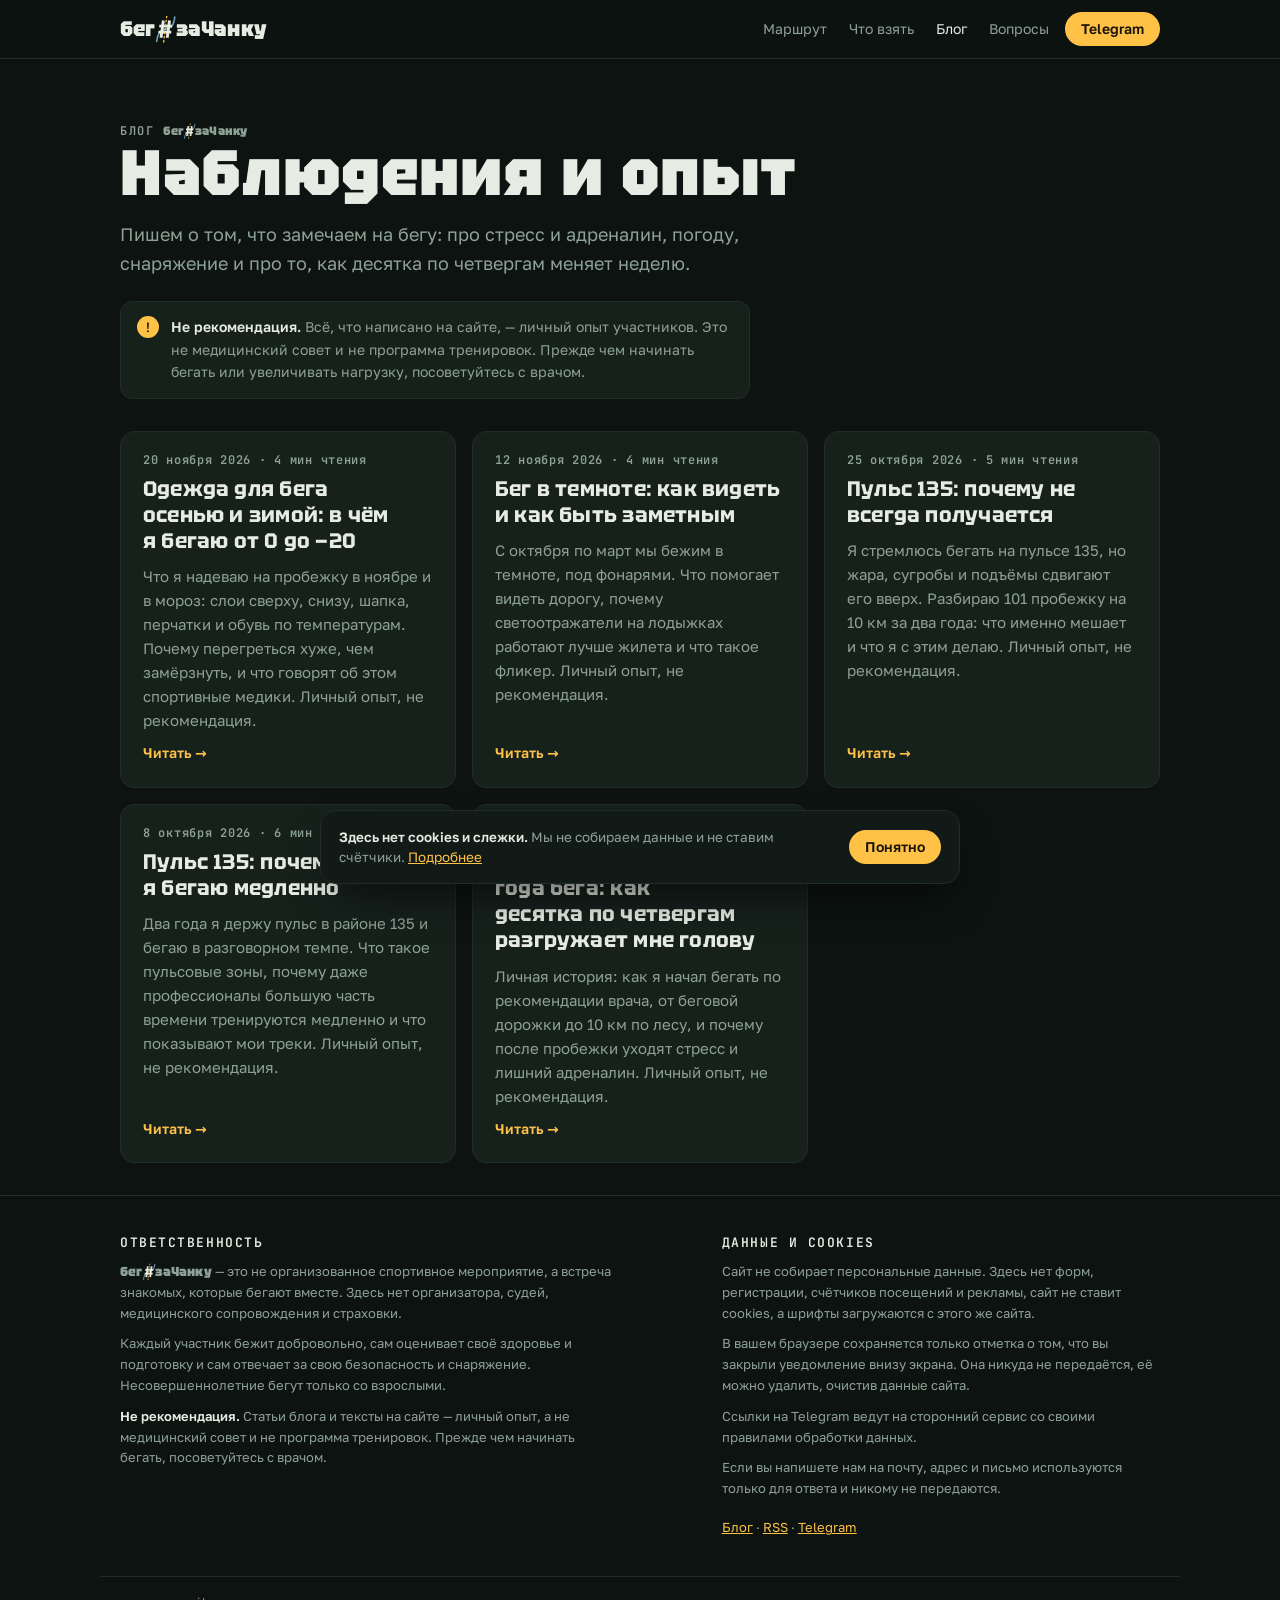
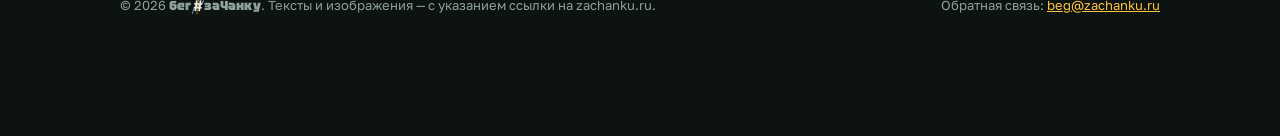
==== commit 2a338cd5: "Сборка 68be0c99711a1db5" ====
--- a/blog/index.html
+++ b/blog/index.html
@@ -44,7 +44,7 @@
       <h1>Наблюдения и опыт</h1>
       <p class="lead">Пишем о том, что замечаем на бегу: про стресс и адреналин, погоду, снаряжение и про то, как десятка по четвергам меняет неделю.</p>
       <div class="disclaimer" style="margin-top:24px"><p><b>Не рекомендация.</b> Всё, что написано на сайте, — личный опыт участников. Это не медицинский совет и не программа тренировок. Прежде чем начинать бегать или увеличивать нагрузку, посоветуйтесь с врачом.</p></div>
-      <div class="posts"><a class="post-card" href="../blog/beg-v-temnote/"><span class="meta">12 ноября 2026 · 4 мин чтения</span><h3>Бег в темноте: как видеть и как быть заметным</h3><p>С октября по март мы бежим в темноте, под фонарями. Что помогает видеть дорогу, почему светоотражатели на лодыжках работают лучше жилета и что такое фликер. Личный опыт, не рекомендация.</p><span class="more">Читать →</span></a><a class="post-card" href="../blog/puls-135-ne-vsegda/"><span class="meta">25 октября 2026 · 5 мин чтения</span><h3>Пульс 135: почему не всегда получается</h3><p>Я стремлюсь бегать на пульсе 135, но жара, сугробы и подъёмы сдвигают его вверх. Разбираю 101 пробежку на 10 км за два года: что именно мешает и что я с этим делаю. Личный опыт, не рекомендация.</p><span class="more">Читать →</span></a><a class="post-card" href="../blog/puls-135/"><span class="meta">8 октября 2026 · 6 мин чтения</span><h3>Пульс 135: почему я бегаю медленно</h3><p>Два года я держу пульс в районе 135 и бегаю в разговорном темпе. Что такое пульсовые зоны, почему даже профессионалы большую часть времени тренируются медленно и что показывают мои треки. Личный опыт, не рекомендация.</p><span class="more">Читать →</span></a><a class="post-card" href="../blog/dva-s-polovinoy-goda-bega/"><span class="meta">28 сентября 2026 · 5 мин чтения</span><h3>Два с половиной года бега: как десятка по четвергам разгружает мне голову</h3><p>Личная история: как я начал бегать по рекомендации врача, от беговой дорожки до 10 км по лесу, и почему после пробежки уходят стресс и лишний адреналин. Личный опыт, не рекомендация.</p><span class="more">Читать →</span></a></div>
+      <div class="posts"><a class="post-card" href="../blog/odezhda-dlya-bega-zimoy/"><span class="meta">20 ноября 2026 · 4 мин чтения</span><h3>Одежда для бега осенью и зимой: в чём я бегаю от 0 до −20</h3><p>Что я надеваю на пробежку в ноябре и в мороз: слои сверху, снизу, шапка, перчатки и обувь по температурам. Почему перегреться хуже, чем замёрзнуть, и что говорят об этом спортивные медики. Личный опыт, не рекомендация.</p><span class="more">Читать →</span></a><a class="post-card" href="../blog/beg-v-temnote/"><span class="meta">12 ноября 2026 · 4 мин чтения</span><h3>Бег в темноте: как видеть и как быть заметным</h3><p>С октября по март мы бежим в темноте, под фонарями. Что помогает видеть дорогу, почему светоотражатели на лодыжках работают лучше жилета и что такое фликер. Личный опыт, не рекомендация.</p><span class="more">Читать →</span></a><a class="post-card" href="../blog/puls-135-ne-vsegda/"><span class="meta">25 октября 2026 · 5 мин чтения</span><h3>Пульс 135: почему не всегда получается</h3><p>Я стремлюсь бегать на пульсе 135, но жара, сугробы и подъёмы сдвигают его вверх. Разбираю 101 пробежку на 10 км за два года: что именно мешает и что я с этим делаю. Личный опыт, не рекомендация.</p><span class="more">Читать →</span></a><a class="post-card" href="../blog/puls-135/"><span class="meta">8 октября 2026 · 6 мин чтения</span><h3>Пульс 135: почему я бегаю медленно</h3><p>Два года я держу пульс в районе 135 и бегаю в разговорном темпе. Что такое пульсовые зоны, почему даже профессионалы большую часть времени тренируются медленно и что показывают мои треки. Личный опыт, не рекомендация.</p><span class="more">Читать →</span></a><a class="post-card" href="../blog/dva-s-polovinoy-goda-bega/"><span class="meta">28 сентября 2026 · 5 мин чтения</span><h3>Два с половиной года бега: как десятка по четвергам разгружает мне голову</h3><p>Личная история: как я начал бегать по рекомендации врача, от беговой дорожки до 10 км по лесу, и почему после пробежки уходят стресс и лишний адреналин. Личный опыт, не рекомендация.</p><span class="more">Читать →</span></a></div>
     </div>
   </section>
 </main>
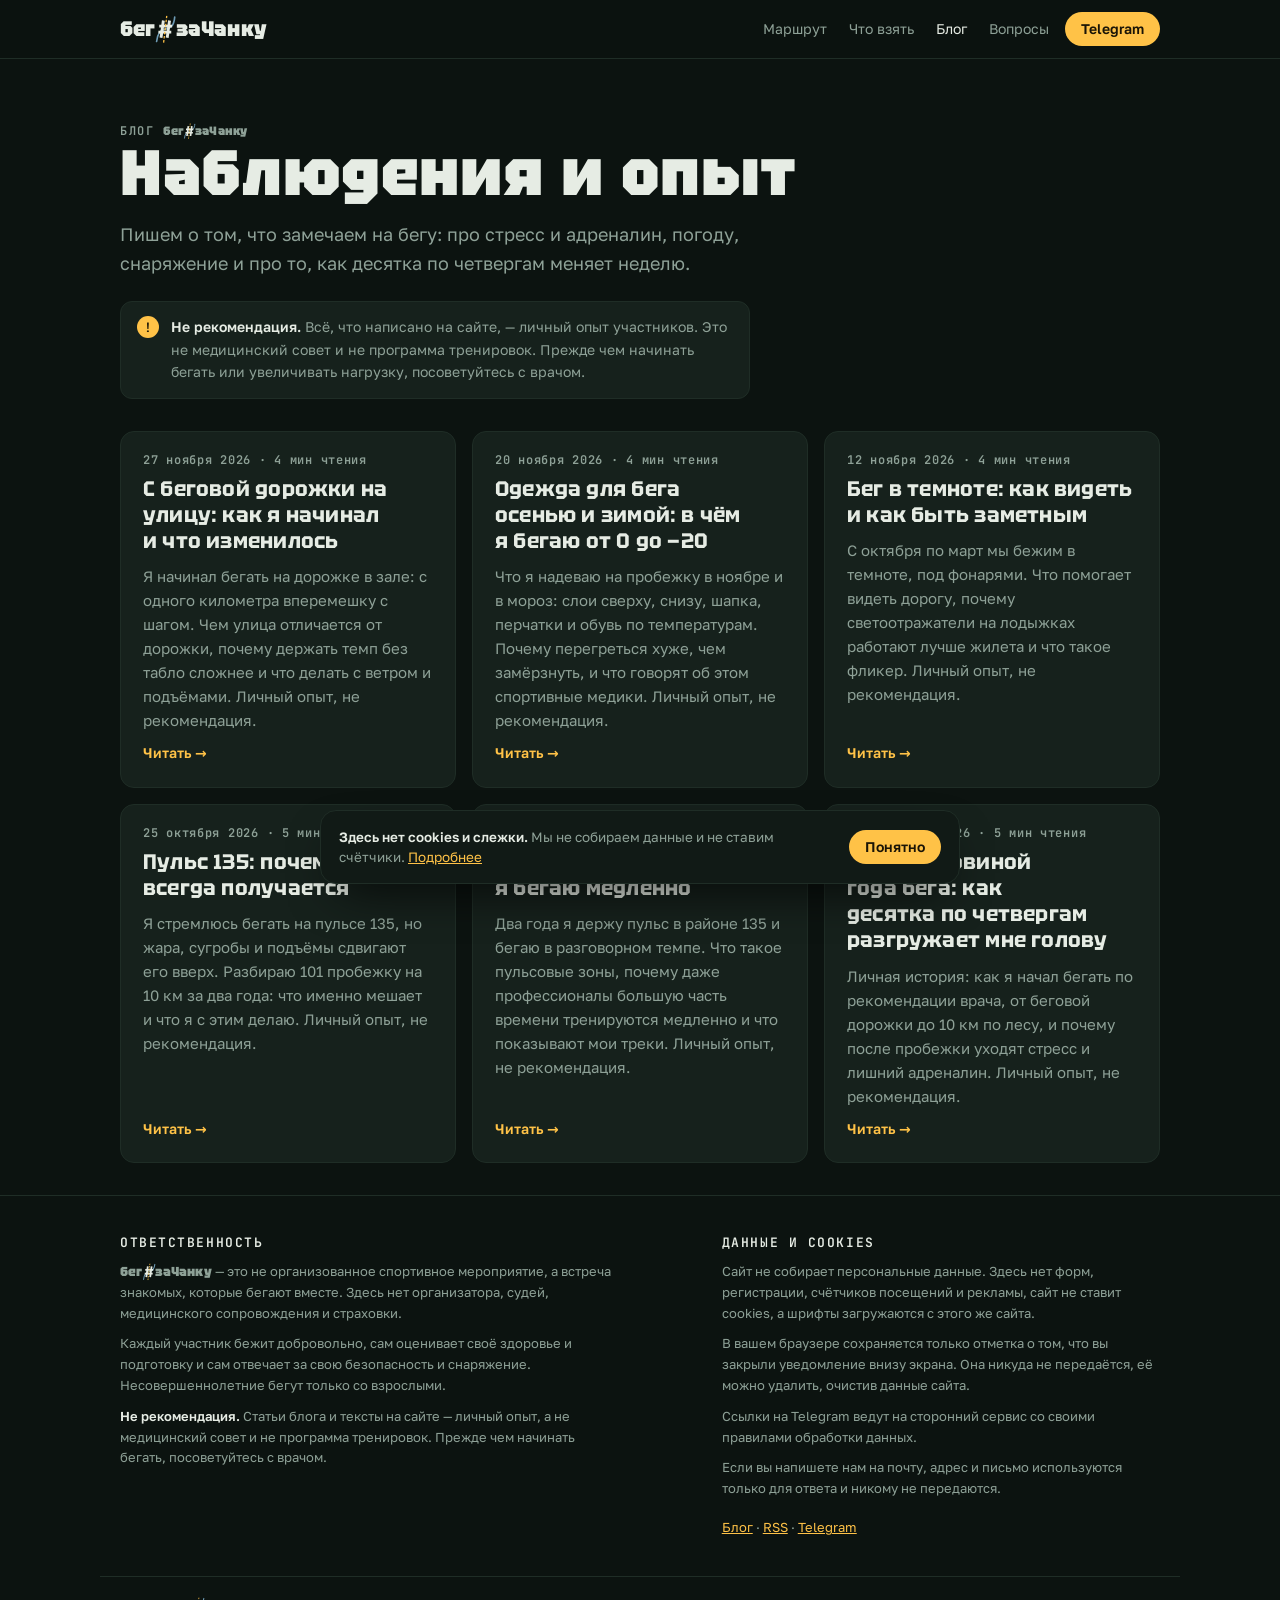
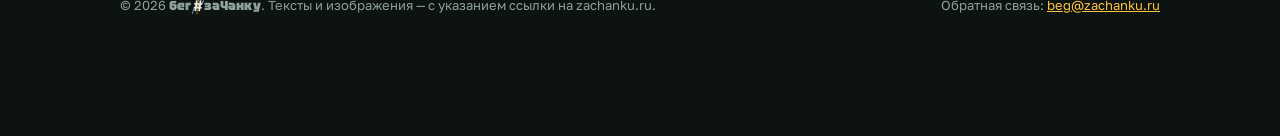
==== commit d276ac03: "Сборка 7afcf225da94a3c7" ====
--- a/blog/index.html
+++ b/blog/index.html
@@ -44,7 +44,7 @@
       <h1>Наблюдения и опыт</h1>
       <p class="lead">Пишем о том, что замечаем на бегу: про стресс и адреналин, погоду, снаряжение и про то, как десятка по четвергам меняет неделю.</p>
       <div class="disclaimer" style="margin-top:24px"><p><b>Не рекомендация.</b> Всё, что написано на сайте, — личный опыт участников. Это не медицинский совет и не программа тренировок. Прежде чем начинать бегать или увеличивать нагрузку, посоветуйтесь с врачом.</p></div>
-      <div class="posts"><a class="post-card" href="../blog/odezhda-dlya-bega-zimoy/"><span class="meta">20 ноября 2026 · 4 мин чтения</span><h3>Одежда для бега осенью и зимой: в чём я бегаю от 0 до −20</h3><p>Что я надеваю на пробежку в ноябре и в мороз: слои сверху, снизу, шапка, перчатки и обувь по температурам. Почему перегреться хуже, чем замёрзнуть, и что говорят об этом спортивные медики. Личный опыт, не рекомендация.</p><span class="more">Читать →</span></a><a class="post-card" href="../blog/beg-v-temnote/"><span class="meta">12 ноября 2026 · 4 мин чтения</span><h3>Бег в темноте: как видеть и как быть заметным</h3><p>С октября по март мы бежим в темноте, под фонарями. Что помогает видеть дорогу, почему светоотражатели на лодыжках работают лучше жилета и что такое фликер. Личный опыт, не рекомендация.</p><span class="more">Читать →</span></a><a class="post-card" href="../blog/puls-135-ne-vsegda/"><span class="meta">25 октября 2026 · 5 мин чтения</span><h3>Пульс 135: почему не всегда получается</h3><p>Я стремлюсь бегать на пульсе 135, но жара, сугробы и подъёмы сдвигают его вверх. Разбираю 101 пробежку на 10 км за два года: что именно мешает и что я с этим делаю. Личный опыт, не рекомендация.</p><span class="more">Читать →</span></a><a class="post-card" href="../blog/puls-135/"><span class="meta">8 октября 2026 · 6 мин чтения</span><h3>Пульс 135: почему я бегаю медленно</h3><p>Два года я держу пульс в районе 135 и бегаю в разговорном темпе. Что такое пульсовые зоны, почему даже профессионалы большую часть времени тренируются медленно и что показывают мои треки. Личный опыт, не рекомендация.</p><span class="more">Читать →</span></a><a class="post-card" href="../blog/dva-s-polovinoy-goda-bega/"><span class="meta">28 сентября 2026 · 5 мин чтения</span><h3>Два с половиной года бега: как десятка по четвергам разгружает мне голову</h3><p>Личная история: как я начал бегать по рекомендации врача, от беговой дорожки до 10 км по лесу, и почему после пробежки уходят стресс и лишний адреналин. Личный опыт, не рекомендация.</p><span class="more">Читать →</span></a></div>
+      <div class="posts"><a class="post-card" href="../blog/s-dorozhki-na-ulitsu/"><span class="meta">27 ноября 2026 · 4 мин чтения</span><h3>С беговой дорожки на улицу: как я начинал и что изменилось</h3><p>Я начинал бегать на дорожке в зале: с одного километра вперемешку с шагом. Чем улица отличается от дорожки, почему держать темп без табло сложнее и что делать с ветром и подъёмами. Личный опыт, не рекомендация.</p><span class="more">Читать →</span></a><a class="post-card" href="../blog/odezhda-dlya-bega-zimoy/"><span class="meta">20 ноября 2026 · 4 мин чтения</span><h3>Одежда для бега осенью и зимой: в чём я бегаю от 0 до −20</h3><p>Что я надеваю на пробежку в ноябре и в мороз: слои сверху, снизу, шапка, перчатки и обувь по температурам. Почему перегреться хуже, чем замёрзнуть, и что говорят об этом спортивные медики. Личный опыт, не рекомендация.</p><span class="more">Читать →</span></a><a class="post-card" href="../blog/beg-v-temnote/"><span class="meta">12 ноября 2026 · 4 мин чтения</span><h3>Бег в темноте: как видеть и как быть заметным</h3><p>С октября по март мы бежим в темноте, под фонарями. Что помогает видеть дорогу, почему светоотражатели на лодыжках работают лучше жилета и что такое фликер. Личный опыт, не рекомендация.</p><span class="more">Читать →</span></a><a class="post-card" href="../blog/puls-135-ne-vsegda/"><span class="meta">25 октября 2026 · 5 мин чтения</span><h3>Пульс 135: почему не всегда получается</h3><p>Я стремлюсь бегать на пульсе 135, но жара, сугробы и подъёмы сдвигают его вверх. Разбираю 101 пробежку на 10 км за два года: что именно мешает и что я с этим делаю. Личный опыт, не рекомендация.</p><span class="more">Читать →</span></a><a class="post-card" href="../blog/puls-135/"><span class="meta">8 октября 2026 · 6 мин чтения</span><h3>Пульс 135: почему я бегаю медленно</h3><p>Два года я держу пульс в районе 135 и бегаю в разговорном темпе. Что такое пульсовые зоны, почему даже профессионалы большую часть времени тренируются медленно и что показывают мои треки. Личный опыт, не рекомендация.</p><span class="more">Читать →</span></a><a class="post-card" href="../blog/dva-s-polovinoy-goda-bega/"><span class="meta">28 сентября 2026 · 5 мин чтения</span><h3>Два с половиной года бега: как десятка по четвергам разгружает мне голову</h3><p>Личная история: как я начал бегать по рекомендации врача, от беговой дорожки до 10 км по лесу, и почему после пробежки уходят стресс и лишний адреналин. Личный опыт, не рекомендация.</p><span class="more">Читать →</span></a></div>
     </div>
   </section>
 </main>
